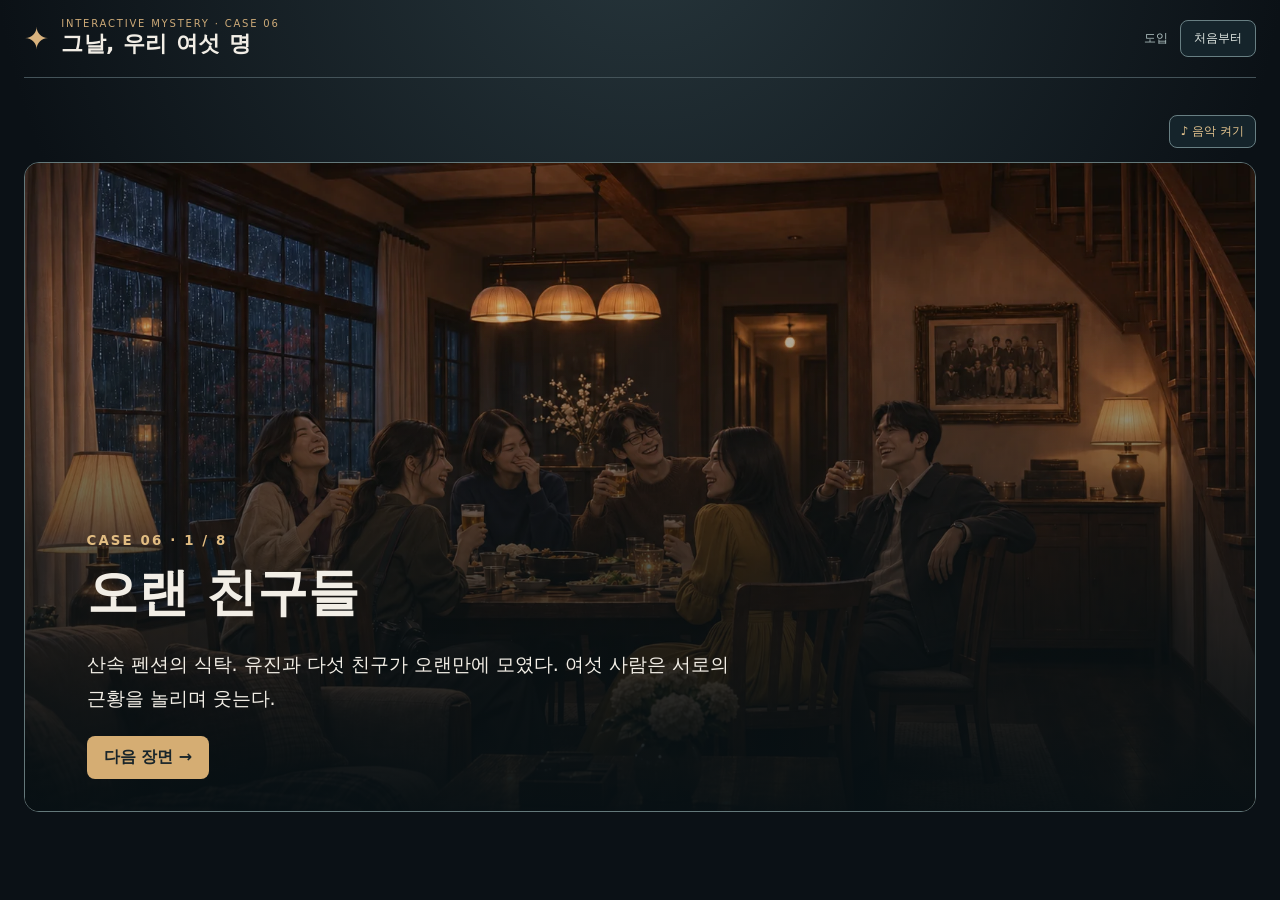
==== index.html @ 06d3d177 "Publish CASE 06 independent web game" ====
<!doctype html>
<html lang="ko">
<head>
  <meta charset="utf-8">
  <meta name="viewport" content="width=device-width,initial-scale=1">
  <meta name="theme-color" content="#111a20">
  <meta name="description" content="비 오는 산속 펜션에서 벌어진 동창회 살인사건. 직접 수색하고, 심문하고, 증거를 연결해 진상을 밝히세요.">
  <title>그날, 우리 여섯 명 | CASE 06</title>
  <link rel="stylesheet" href="style.css?v=11">
</head>
<body>
  <div class="app">
    <header class="topbar"><div class="brand"><span class="brand-mark">✦</span><div><small>INTERACTIVE MYSTERY · CASE 06</small><strong>그날, 우리 여섯 명</strong></div></div><div class="top-actions"><span id="progress"></span><button id="reset" class="plain">처음부터</button></div></header>
    <nav id="nav" aria-label="게임 메뉴"></nav>
    <aside class="music-panel" aria-label="배경음악"><button id="musicToggle" class="plain" type="button">♪ 음악 켜기</button><div id="musicHolder" aria-hidden="true"></div></aside>
    <main id="main" tabindex="-1"></main>
    <div id="toast" role="status" aria-live="polite"></div>
  </div>
  <script src="data-v3.js?v=11"></script><script src="game-v4.js?v=11"></script><script src="music.js"></script>
</body>
</html>
---- style.css ----
:root{font-family:"Malgun Gothic","Apple SD Gothic Neo",system-ui,sans-serif;color:#f2eee6;background:#0b1116}*{box-sizing:border-box}body{margin:0;background:radial-gradient(circle at 50% -10%,#27363c,#0b1116 55%);min-height:100vh}button,input,select{font:inherit}button{cursor:pointer}button:disabled{cursor:not-allowed;opacity:.52}.app{max-width:1480px;margin:auto;padding:0 24px 50px}.topbar{display:flex;justify-content:space-between;align-items:center;gap:12px;min-height:78px;border-bottom:1px solid #445359}.brand{display:flex;align-items:center;gap:12px}.brand-mark{color:#d9b37e;font-size:30px}.brand small,.eyebrow{display:block;font-size:10px;letter-spacing:.18em;color:#cdaa78}.brand strong{display:block;font-size:22px;letter-spacing:.02em}.top-actions{display:flex;gap:12px;align-items:center;color:#afc1c1;font-size:12px}.plain,.back{border:1px solid #687f83;border-radius:8px;background:#15242b;color:#e2e9e4;padding:9px 13px}.plain:hover,.back:hover{border-color:#d0aa77}.btn{border:0;border-radius:8px;padding:11px 17px;background:#d5ad73;color:#19252a;font-weight:800}.btn.secondary{border:1px solid #789198;background:#254047;color:#f5eee2}.btn.ghost{border:1px solid #789198;background:transparent;color:#f5eee2}.btn:hover:not(:disabled){filter:brightness(1.1)}#nav{display:flex;gap:6px;overflow-x:auto;padding:13px 0;scrollbar-width:thin;white-space:nowrap}#nav button{border:1px solid transparent;border-radius:8px;background:transparent;color:#b6c6c6;padding:9px 12px;flex:none}#nav button.active{background:#283f46;border-color:#6b868a;color:#fff}#nav button:hover{border-color:#7c8f90}#main{min-height:70vh}.section-head{margin:18px 0 15px}.section-head h1{font-size:30px;margin:5px 0}.section-head p{max-width:760px;color:#b8c6c7;font-size:14px;line-height:1.65;margin:0}.panel{border:1px solid #516970;border-radius:13px;background:#192a31;padding:17px}.muted{color:#a9bdbe}.caption{font-size:12px;color:#aac0bf;line-height:1.6}.tag{display:inline-block;padding:5px 9px;border-radius:50px;border:1px solid #9e825d;background:#3b332b;color:#e8c796;font-size:11px}.eyebrow{font-weight:700}.intro{height:min(76vh,690px);min-height:520px;position:relative;border:1px solid #52686d;border-radius:16px;overflow:hidden;background:#15232a}.intro-bg,.scene-bg,.room-thumb,.vn-bg{background-repeat:no-repeat;background-color:#22333a}.intro-bg{position:absolute;inset:0}.intro-bg:after{content:"";position:absolute;inset:0;background:linear-gradient(90deg,#071014cc,#07101420 70%),linear-gradient(0deg,#081218e8,transparent 65%)}.intro-copy{position:absolute;left:5%;right:5%;bottom:5%;max-width:690px}.intro-copy h1{font-size:clamp(30px,4vw,54px);line-height:1.18;margin:8px 0 16px}.intro-copy p{font-size:clamp(15px,1.5vw,19px);line-height:1.85;margin:0 0 22px}.intro-controls{display:flex;gap:9px;align-items:center}.intro-count{position:absolute;top:24px;left:5%;font-size:11px;letter-spacing:.2em;color:#e6c997}.room-grid{display:grid;grid-template-columns:repeat(4,minmax(0,1fr));gap:11px}.room-card{padding:0;border:1px solid #50646c;border-radius:12px;overflow:hidden;background:#20333a;color:#f3eee7;text-align:left}.room-card:hover{border-color:#dfb77b;transform:translateY(-2px)}.room-thumb{display:block;height:130px}.room-card span:last-child{display:block;padding:10px 12px}.room-card strong{display:block;font-size:14px}.room-card small{color:#acc0c0}.scene-layout{display:grid;grid-template-columns:minmax(0,1fr) 300px;gap:14px}.scene-stage{position:relative;min-height:510px;aspect-ratio:16/9;max-height:700px;border:1px solid #5d7277;border-radius:13px;overflow:hidden;background:#1b3036}.scene-bg{position:absolute;inset:0}.scene-bg:after{content:"";position:absolute;inset:0;background:linear-gradient(0deg,#0b151caa,transparent 50%);pointer-events:none}.scene-title{position:absolute;left:18px;top:17px;background:#0b151bca;border:1px solid #688084;border-radius:8px;padding:10px 12px;font-weight:800;z-index:1}.hotspot{position:absolute;z-index:2;transform:translate(-50%,-50%);width:37px;height:37px;border-radius:100%;border:2px solid #14242b;background:#d6ad72;color:#17252b;font-weight:800;box-shadow:0 0 0 5px #d5ad7240,0 3px 18px #0009}.hotspot:hover,.hotspot.active{background:#ffe1ab;box-shadow:0 0 0 9px #d5ad7240,0 0 25px #e2b77d}.hotspot.found{background:#779698;color:#102126;box-shadow:0 0 0 5px #77969840}.hotspot.hidden-clue{display:none}.scene-side{display:flex;flex-direction:column;gap:12px}.scene-side h3{margin:0 0 8px}.scene-side p{font-size:13px;color:#c4d1cf;line-height:1.65;margin:0}.scene-detail{min-height:240px}.scene-detail .item-art{width:100%;height:155px;margin:0 0 10px}.scene-detail strong{display:block;color:#efd2a0}.scene-detail .btn{margin-top:12px}.scene-detail .small-actions{display:flex;gap:7px;flex-wrap:wrap;margin-top:10px}.room-back{margin:0 0 12px}.item-art{display:block;background-image:url('assets/evidence.webp');background-size:400% 300%;background-repeat:no-repeat;border:1px solid #7b7770;border-radius:8px;background-color:#29343a}.item-art.small{width:66px;height:66px;flex:none}.item-art.large{width:min(90vw,380px);height:min(90vw,380px);margin:auto}.item-art.tiny{width:43px;height:43px;flex:none}.lab-grid,.people-grid,.card-grid{display:grid;grid-template-columns:repeat(2,minmax(0,1fr));gap:11px}.lab-card,.person-card,.ev-card,.group-card,.board-card{border:1px solid #516970;border-radius:11px;background:#1b3037;color:#eee;text-align:left;padding:13px}.lab-card:hover,.person-card:hover,.ev-card:hover,.group-card:hover{border-color:#d4ab75}.lab-card small,.ev-card small{display:block;color:#d6b985;font-size:11px}.lab-card h3,.ev-card h3{margin:5px 0 6px;font-size:16px}.lab-card p,.ev-card p{font-size:12px;line-height:1.55;color:#bed0ce;margin:0}.lab-card.locked{opacity:.62}.person-card{display:flex;align-items:center;gap:13px}.portrait{display:block;flex:none;background-image:url('assets/people.webp');background-size:300% 200%;background-repeat:no-repeat;border:1px solid #758084;background-color:#2c383b}.portrait.small{width:85px;height:104px;border-radius:7px}.portrait.tiny{width:45px;height:49px;border-radius:6px}.portrait.large{width:clamp(240px,29vw,390px);height:clamp(360px,43vw,565px);border:none;border-radius:0;filter:drop-shadow(0 13px 19px #0009)}.portrait.uneasy{filter:contrast(1.12) saturate(.8) drop-shadow(0 13px 19px #0009)}.portrait.angry{filter:contrast(1.2) sepia(.12) drop-shadow(0 13px 19px #0009)}.portrait.shocked{filter:brightness(1.13) saturate(.7) drop-shadow(0 13px 19px #0009)}.person-card strong{display:block;font-size:17px;margin-bottom:4px}.person-card small{font-size:12px;color:#acc2c3}.interview-layout{display:grid;grid-template-columns:minmax(0,1.6fr) minmax(290px,.8fr);gap:14px}.vn-stage{height:620px;position:relative;overflow:hidden;border:1px solid #566d72;border-radius:13px;background:#21343a}.vn-bg{position:absolute;inset:0;filter:brightness(.7)}.vn-stage:after{content:"";position:absolute;inset:0;background:linear-gradient(90deg,#0b151a77,transparent 50%),linear-gradient(0deg,#0b151bd0,transparent 60%);pointer-events:none}.vn-stage>.portrait.large{position:absolute;bottom:77px;right:5%;z-index:1}.dialogue-box{position:absolute;z-index:3;left:14px;right:14px;bottom:14px;min-height:155px;border:1px solid #bda47799;border-radius:12px;background:#111a22e8;backdrop-filter:blur(8px);display:flex;gap:13px;padding:17px}.dialogue-box .speaker{display:flex;align-items:center;gap:8px;color:#e7bc7f;font-weight:800;margin-bottom:7px}.dialogue-box p{font-size:16px;line-height:1.7;margin:0;color:#f2eee7}.dialogue-box .bubble-content{flex:1}.interview-side{border:1px solid #536c73;border-radius:12px;background:#17292f;padding:15px;max-height:620px;overflow:auto}.interview-side h2{margin:0 0 10px;font-size:19px}.subtabs,.evidence-tabs{display:flex;gap:6px;flex-wrap:wrap;margin:0 0 9px}.subtabs button,.evidence-tabs button{border:1px solid #648087;border-radius:8px;background:#223a41;color:#e8eeeb;padding:7px 10px;font-size:12px}.subtabs button.active,.evidence-tabs button.active{background:#d1ab76;color:#1a272b}.question{display:block;width:100%;border:1px solid #57737a;border-radius:8px;background:#233d45;color:#f0eee8;padding:11px;text-align:left;margin:6px 0;font-size:13px;line-height:1.5}.question:hover,.question.active{border-color:#e0bd88;background:#38545c}.question.asked{color:#c0d0d0}.question small{display:block;color:#d6b888;font-size:10px}.history{border-left:2px solid #b99465;padding:8px 11px;margin:8px 0;font-size:12px;line-height:1.6;color:#d7e2de}.present-list{display:grid;gap:6px;max-height:275px;overflow:auto}.present-evidence{border:1px solid #526f75;background:#233940;color:#f2eee7;border-radius:8px;padding:7px;display:flex;gap:8px;align-items:center;text-align:left}.present-evidence.selected{border-color:#deb97f;background:#405249}.present-evidence span:last-child{font-size:12px}.selection-note{font-size:12px;color:#b9c9c8;line-height:1.5;margin:8px 0}.evidence-list{display:grid;grid-template-columns:repeat(3,minmax(0,1fr));gap:8px}.ev-card{display:flex;gap:9px;align-items:center}.ev-card.spent{opacity:.65}.ev-card.spent h3{text-decoration:line-through}.ev-card p{display:-webkit-box;-webkit-line-clamp:2;-webkit-box-orient:vertical;overflow:hidden}.evidence-detail{display:flex;gap:18px;align-items:flex-start;margin:0 0 13px}.evidence-detail>div{min-width:0}.evidence-detail h2{margin:4px 0 9px}.evidence-detail p{color:#e0e7e2;line-height:1.7}.evidence-detail .item-art.large{width:230px;height:230px;flex:none}.evidence-detail .btn{margin:4px 7px 0 0}.board-card{margin:9px 0}.board-card h2{font-size:18px;margin:0 0 7px}.board-card p{font-size:13px;line-height:1.6;color:#bdcfcc}.board-slots{display:flex;gap:7px;flex-wrap:wrap}.board-slot{border:1px dashed #7b9395;border-radius:8px;background:#14252b;color:#eee;padding:8px;min-width:150px;min-height:60px;display:flex;gap:7px;align-items:center}.board-slot.filled{border-style:solid;border-color:#dfb878;background:#30474b}.board-picker{padding:10px;border:1px solid #789296;border-radius:9px;margin:9px 0;background:#101e23}.board-picker input{width:100%;background:#1e333a;border:1px solid #5a777f;border-radius:6px;padding:8px;color:#eee}.board-picker-list{display:grid;grid-template-columns:repeat(3,minmax(0,1fr));gap:6px;max-height:210px;overflow:auto;margin:8px 0}.board-picker-list button{display:flex;align-items:center;gap:7px;border:1px solid #4c6970;border-radius:7px;background:#284048;color:#eee;text-align:left;padding:5px;font-size:11px}.board-picker-list button[hidden]{display:none}.board-result{padding:11px;border:1px solid #89a18d;background:#2b4543;border-radius:8px;color:#f4e7d1}.board-feedback{color:#edc899!important}.group-grid{display:grid;grid-template-columns:repeat(2,minmax(0,1fr));gap:10px}.group-card h2{margin:0 0 7px}.group-card p{font-size:12px;color:#bdcfcd;line-height:1.6}.group-stage{min-height:540px;position:relative;border:1px solid #65787a;border-radius:13px;overflow:hidden;background:#25383b}.group-stage .vn-bg{filter:brightness(.53)}.group-stage .portrait.large{position:absolute;right:5%;bottom:70px;z-index:1}.group-controls{position:absolute;z-index:3;left:20px;bottom:17px;display:flex;gap:9px}.group-stage .dialogue-box{bottom:74px}.report-grid{display:grid;grid-template-columns:repeat(2,minmax(0,1fr));gap:11px}.field label{display:block;font-size:12px;color:#e0c28e;margin-bottom:5px}.field select{width:100%;border:1px solid #68848a;background:#223940;color:#fff;border-radius:8px;padding:10px}.proof-list{display:grid;grid-template-columns:repeat(3,minmax(0,1fr));gap:7px;margin:10px 0}.proof-list label{display:flex;gap:8px;align-items:center;border:1px solid #536f75;border-radius:8px;padding:8px;background:#243941;font-size:12px}.ending{padding:22px;border:1px solid #d5b37e;border-radius:12px;background:#1c3033;margin:15px 0;line-height:1.8}.ending p{margin:8px 0}.ending h2{color:#f0d3a0}#toast{position:fixed;z-index:10;left:50%;bottom:16px;transform:translateX(-50%);background:#e8cca0;color:#17252a;padding:10px 16px;border-radius:9px;opacity:0;pointer-events:none;transition:opacity .2s;box-shadow:0 8px 28px #0008}#toast.show{opacity:1}
@media(max-width:1050px){.room-grid{grid-template-columns:repeat(3,minmax(0,1fr))}.scene-layout{grid-template-columns:1fr}.scene-stage{min-height:440px}.scene-side{display:grid;grid-template-columns:1fr 1fr}.interview-layout{grid-template-columns:1fr}.interview-side{max-height:none}.evidence-list{grid-template-columns:repeat(2,minmax(0,1fr))}}
.body-cutout{position:absolute;z-index:1;left:49%;bottom:1%;width:43%;height:auto;max-height:39%;object-fit:contain;filter:brightness(.65) drop-shadow(0 12px 16px #000c);pointer-events:none}.intro-body{left:55%;bottom:8%;width:35%;opacity:.75;filter:brightness(.45) drop-shadow(0 12px 16px #000c)}
@media(max-width:680px){.app{padding:0 10px 35px}.topbar{min-height:69px}.brand small{font-size:8px}.brand strong{font-size:16px}.brand-mark{font-size:23px}.top-actions #progress{display:none}.top-actions .plain{padding:7px;font-size:11px}#nav{padding:8px 0}.section-head h1{font-size:24px}.intro{min-height:560px;height:80vh}.intro-copy h1{font-size:31px}.intro-copy p{font-size:14px;line-height:1.7}.room-grid{grid-template-columns:repeat(2,minmax(0,1fr));gap:7px}.room-thumb{height:87px}.room-card span:last-child{padding:8px}.room-card strong{font-size:12px}.room-card small{font-size:10px}.scene-stage{min-height:365px;aspect-ratio:4/3}.scene-side,.lab-grid,.people-grid,.group-grid,.report-grid{grid-template-columns:1fr}.scene-detail .item-art{height:130px}.hotspot{width:33px;height:33px}.vn-stage{height:510px}.vn-stage>.portrait.large{right:4%;bottom:118px;width:240px;height:360px}.dialogue-box{padding:11px;min-height:160px;left:7px;right:7px;bottom:7px;gap:8px}.dialogue-box .portrait.tiny{width:40px;height:45px}.dialogue-box p{font-size:13px;line-height:1.55}.interview-side{padding:10px}.evidence-list,.proof-list{grid-template-columns:1fr}.evidence-detail{display:block}.evidence-detail .item-art.large{width:100%;height:230px;margin-bottom:10px}.board-picker-list{grid-template-columns:1fr}.board-slot{width:100%}.group-stage{min-height:500px}.group-stage .portrait.large{right:2%;width:220px;height:335px}.group-stage .dialogue-box{bottom:64px}.group-controls{left:8px;bottom:10px}}
/* Keep the room and evidence panel inside the viewport at intermediate widths. */
.scene-layout,.scene-stage,.scene-side{min-width:0}
.scene-stage{width:100%;min-height:0}
.scene-side{overflow-wrap:anywhere}
@media(max-width:900px){.scene-layout{grid-template-columns:1fr}.scene-stage{min-height:0}.scene-side{display:grid;grid-template-columns:repeat(2,minmax(0,1fr))}}
@media(max-width:680px){.scene-stage{min-height:365px}.scene-side{grid-template-columns:1fr}}
/* A searched point stays gold; untouched points remain cool blue. */
.hotspot{background:#72969a;color:#0c2026;box-shadow:0 0 0 5px #72969a40,0 3px 18px #0009}
.hotspot.found,.hotspot.active,.hotspot:hover{background:#e4b96f;color:#17252b;box-shadow:0 0 0 6px #e4b96f50,0 0 22px #e4b96f66}
#nav{scrollbar-width:none}
#nav::-webkit-scrollbar{display:none}
@media(max-width:680px){
  .intro--illustrated{height:auto;min-height:0;display:flex;flex-direction:column}
  .intro--illustrated .intro-bg{position:relative;inset:auto;flex:none;width:100%;height:auto;aspect-ratio:16/9;background-size:100% 100%!important;background-position:center!important}
  .intro--illustrated .intro-bg:after{background:linear-gradient(0deg,#0b111644,transparent 45%)}
  .intro--illustrated .intro-copy{position:relative;left:auto;right:auto;bottom:auto;max-width:none;padding:22px 18px 20px;background:#15232a}
  .intro--illustrated .intro-copy h1{font-size:27px;line-height:1.25;margin:8px 0 13px}
  .intro--illustrated .intro-copy p{font-size:14px;line-height:1.65}
  .intro--illustrated .intro-count{top:12px;left:16px;text-shadow:0 2px 5px #000}
}
/* Dialogue portraits are isolated from the original portrait background. */
.portrait.cutout{background-image:url('assets/people-cutout.webp');background-color:transparent;border:0}
.portrait.tiny.cutout{background-size:300% 200%;background-position:inherit}
.portrait.expression{background-color:transparent;border:0;filter:drop-shadow(0 13px 19px #0009)}
.dialogue-box .portrait.expression{filter:none}
.basic-gate{display:flex;align-items:center;gap:14px;flex-wrap:wrap;margin:0 0 14px;background:#263c41;border-color:#c5a16f}
.basic-gate strong{color:#efd3a5}
.basic-gate span{color:#d2ddda;font-size:13px;flex:1;min-width:180px}
.interview-progress{font-size:12px;color:#e3c99c;margin:0 0 9px}
.interview-next{display:block;width:100%;margin:0 0 12px;text-align:center}
#nav button:disabled{opacity:.7;color:#e2ca9d;border-color:#91775e;cursor:default}
/* Expressions should remain readable above the dialogue panel. */
.vn-stage>.portrait.large{width:clamp(280px,34vw,440px)}
.group-stage .portrait.large{width:clamp(280px,34vw,440px)}
.dialogue-box .portrait.tiny{width:58px;height:66px}
@media(max-width:680px){
  .vn-stage>.portrait.large{width:270px;height:375px;right:2%;bottom:118px}
  .group-stage .portrait.large{width:250px;height:355px;right:2%}
  .dialogue-box .portrait.tiny{width:50px;height:56px}
}
/* Evidence tiles are square so the six-panel illustrations keep their proportions. */
.scene-detail .item-art{width:100%;max-width:240px;height:auto;aspect-ratio:1/1;margin:0 auto 12px}
@media(max-width:680px){.scene-detail .item-art{width:100%;max-width:240px;height:auto;aspect-ratio:1/1}}
.phase-pill{align-self:center;flex:none;border:1px solid #d6b378;border-radius:99px;padding:8px 12px;color:#f3d39c;font-size:12px;font-weight:800}
.phase-banner{display:flex;align-items:center;gap:12px;flex-wrap:wrap;margin:0 0 14px;border-color:#b28d5c;background:#26383b}
.phase-banner strong{color:#f3d39c}.phase-banner p{flex-basis:100%;margin:0;color:#e3e8e2;font-size:13px;line-height:1.65}.phase-banner span{font-size:12px;color:#c8d3cf}.phase-banner .btn{margin-left:auto}
.evidence-guide{display:block;color:#e4c48e;font-size:11px;line-height:1.4;margin-top:6px}
.present-evidence .evidence-guide{color:#e9ca97}
@media(max-width:680px){.phase-banner .btn{width:100%;margin-left:0}.phase-pill{padding:7px 9px;font-size:11px}}
.ev-card{display:flex;flex-direction:column;align-items:stretch;gap:0;min-width:0}
.ev-card .item-art.card{width:min(100%,220px);height:auto;aspect-ratio:1/1;margin:0 auto 10px}
.ev-card span:last-child{display:block;min-width:0}
.ev-card p{display:block;overflow:visible;line-height:1.6;min-height:2.8em}
.evidence-overlay{position:fixed;z-index:30;inset:0;display:flex;align-items:center;justify-content:center;padding:14px;background:#050b0dd9}
.evidence-modal{width:min(92vw,780px);max-height:90vh;overflow:auto;box-shadow:0 25px 70px #000b}
.evidence-close{display:block;margin:0 0 12px auto}
.evidence-modal-body{display:grid;grid-template-columns:minmax(200px,300px) minmax(0,1fr);gap:22px;align-items:start}
.evidence-media .item-art.large{width:min(100%,300px);height:auto;aspect-ratio:1/1;margin:0 auto}
.body-search-images{display:grid;grid-template-columns:repeat(2,minmax(0,1fr));gap:10px}
.body-search-images figure{min-width:0;margin:0}
.body-search-images .item-art.large{display:block;width:100%;max-width:none}
.body-search-images figcaption{margin-top:7px;color:#f0d4a3;font-size:12px;text-align:center;line-height:1.4}
.art-caption{margin:10px 0 0;color:#f0d4a3;font-size:13px;line-height:1.6;text-align:center}
.scene-detail .art-caption{margin:4px 0 11px;color:#f0d4a3;text-align:center}
.evidence-copy h2{margin:5px 0 12px}.evidence-copy p{line-height:1.7;color:#e0e7e2}.evidence-copy .btn{margin:4px 7px 0 0}
@media(max-width:680px){.top-actions{gap:5px}.top-actions .plain{padding:7px 8px;font-size:10px}.evidence-list{grid-template-columns:repeat(2,minmax(0,1fr))}.ev-card{padding:8px}.ev-card h3{font-size:13px}.ev-card .item-art.card{max-width:none}.ev-card p{font-size:11px}.evidence-modal-body{display:block}.evidence-media .item-art.large{width:min(100%,220px)}.evidence-modal{max-height:94vh}.evidence-copy h2{font-size:20px}}

/* New case: cinematic intro, in-scene choices, and distinct ending frames. */
.new-intro,.ending-scene{position:relative;overflow:hidden;border:1px solid #64787a;border-radius:15px;background:#132127}
.new-intro{min-height:650px}.new-intro-art{position:absolute;inset:0;background-repeat:no-repeat;background-position:center;background-size:cover;filter:brightness(.77)}
.new-intro:after{content:"";position:absolute;inset:0;background:linear-gradient(0deg,#071014f5 0%,#07101499 38%,transparent 80%);pointer-events:none}
.new-intro-copy{position:absolute;z-index:1;bottom:5%;left:5%;right:5%;max-width:720px}.new-intro-copy small,.ending-copy small{color:#e2bd82;letter-spacing:.16em;font-weight:800}
.new-intro-copy h1{font-size:clamp(30px,4vw,58px);margin:10px 0 15px}.new-intro-copy p{font-size:clamp(15px,1.5vw,19px);line-height:1.8;max-width:650px}.new-intro .intro-controls{margin-top:20px}
.person-tabs{display:flex;gap:7px;flex-wrap:wrap;margin:0 0 12px}.person-tabs button{padding:10px 15px;border:1px solid #547179;border-radius:8px;color:#e5eae5;background:#1f353d}.person-tabs button.active{border-color:#dbb87b;background:#d1a972;color:#16272d;font-weight:800}
.new-vn{position:relative;min-height:630px;border:1px solid #667a7d;border-radius:14px;overflow:hidden;background-repeat:no-repeat;background-color:#192b32}
.new-vn:after{content:"";position:absolute;inset:0;background:linear-gradient(90deg,#0a1419a8,transparent 70%),linear-gradient(0deg,#071014c9,transparent 70%);pointer-events:none}
.new-vn>.portrait.large{position:absolute;z-index:1;right:9%;bottom:105px;width:min(36%,420px);height:530px;filter:drop-shadow(0 14px 20px #000b)}
.vn-choices{position:absolute;z-index:4;left:2%;top:16%;width:min(46%,440px);max-height:58%;overflow:auto;display:flex;flex-direction:column;gap:7px;scrollbar-width:thin}
.vn-option{display:block;width:100%;padding:10px 13px;text-align:left;border:1px solid #708b92;border-radius:7px;color:#f5f1e8;background:#14262be8;backdrop-filter:blur(7px);font-size:13px;line-height:1.5}.vn-option small{display:block;color:#d9b878;font-size:10px;margin-bottom:2px}.vn-option:hover,.vn-option:focus-visible{border-color:#f0ca8c;background:#28454be8}.vn-option.asked{opacity:.68}
.vn-present{padding:9px;background:#101d23e8;border:1px solid #607e84;border-radius:8px}.vn-present strong{display:block;font-size:12px;color:#dfbf8d;margin-bottom:7px}.vn-present>div{display:flex;flex-wrap:wrap;gap:5px}.vn-present button{padding:6px 8px;border-radius:6px;border:1px solid #70858b;background:#2a434a;color:#f2ece0;font-size:11px}.vn-present button.spent{text-decoration:line-through;opacity:.65}
.new-dialogue{position:absolute;z-index:5;bottom:15px;left:15px;right:15px;min-height:112px;padding:17px 21px;border:1px solid #b2a58c;border-radius:15px;background:#e9e6dcf1;color:#172830;box-shadow:0 8px 24px #0007;backdrop-filter:blur(9px)}.new-dialogue strong{display:block;color:#3b6875;margin-bottom:6px}.new-dialogue p{font-size:17px;line-height:1.65;margin:0}
.phase-foot{display:flex;gap:12px;align-items:center;justify-content:space-between;margin:11px 0 18px;color:#d8c5a6;font-size:13px}.phase-progress{margin-top:15px}.phase-progress .btn{margin-top:7px}
.scene-stage .scene-bg{background-repeat:no-repeat}.scene-detail .scene-art{margin:0 0 12px}.detail-actions{display:flex;gap:7px;flex-wrap:wrap;margin:12px 0 0}.detail-actions .btn{font-size:12px;padding:9px 12px}
.clue-placeholder{display:flex;align-items:center;justify-content:center;flex-direction:column;gap:10px;aspect-ratio:1/1;background:radial-gradient(circle,#485052,#202b30);border:1px solid #867c67;border-radius:8px;color:#ecd5aa;text-align:center;padding:15px}.clue-placeholder span{font-size:48px}.clue-placeholder b{font-size:14px}
.scene-detail .clue-placeholder{width:min(100%,240px);margin:0 auto 12px}.evidence-media .clue-placeholder{width:min(100%,300px)}.ev-card .clue-placeholder{width:min(100%,220px);margin:0 auto 10px}
.lab-action{margin:5px}.lab-results{display:grid;grid-template-columns:repeat(2,minmax(0,1fr));gap:10px;margin-top:12px}.lab-results .panel p{line-height:1.6}
.group-stage{background-repeat:no-repeat;background-color:#17272b}.group-stage>.portrait.large{position:absolute;right:7%;bottom:110px}.group-stage .new-dialogue{bottom:65px}.group-next{position:absolute;z-index:6;right:18px;bottom:14px}
.ending-scene{min-height:680px}.ending-art{position:absolute;inset:0;background-size:cover;background-position:center;filter:brightness(.72)}.ending-scene:after{content:"";position:absolute;inset:0;background:linear-gradient(0deg,#081116fc,#081116ad 55%,transparent);pointer-events:none}.ending-copy{position:relative;z-index:2;padding:clamp(230px,42vh,370px) 6% 45px;max-width:940px}.ending-copy h1{font-size:clamp(29px,3.5vw,48px)}.ending-copy p{font-size:16px;line-height:1.8;max-width:780px}.black-note{background:#03080b;border-left:3px solid #8c9a9b;padding:17px 20px;margin:20px 0 25px;max-width:750px;color:#bfc9c7;line-height:1.75}
@media(max-width:760px){.new-intro{min-height:0;display:flex;flex-direction:column}.new-intro-art{position:relative;inset:auto;aspect-ratio:16/10;flex:none}.new-intro:after{display:none}.new-intro-copy{position:relative;left:auto;right:auto;bottom:auto;padding:22px 18px 25px;background:#132127}.new-intro-copy h1{font-size:27px}.new-intro-copy p{font-size:14px;line-height:1.7}.new-vn{min-height:680px}.new-vn>.portrait.large{width:285px;height:380px;right:-4%;bottom:122px}.vn-choices{left:8px;right:8px;top:8px;width:auto;max-height:315px}.new-dialogue{left:8px;right:8px;bottom:8px;min-height:107px;padding:12px 14px}.new-dialogue p{font-size:14px;line-height:1.55}.phase-foot{align-items:stretch;flex-direction:column}.group-stage{min-height:580px}.group-stage>.portrait.large{right:0;bottom:125px;width:280px;height:370px}.group-stage .new-dialogue{bottom:58px}.lab-results{grid-template-columns:1fr}.ending-scene{min-height:0}.ending-art{position:relative;aspect-ratio:16/10;filter:brightness(.9)}.ending-scene:after{display:none}.ending-copy{padding:22px 17px 32px}.ending-copy p{font-size:14px}}
.new-intro{min-height:min(650px,calc(100vh - 165px))}
.new-vn{min-height:440px;height:calc(100vh - 290px);max-height:610px}
.new-vn>.portrait.large{height:78%;bottom:105px;width:min(32%,390px)}
.vn-choices{top:8%;max-height:65%}
.cropped-photo{position:relative}.cropped-photo:after{content:"";position:absolute;right:0;top:0;bottom:0;width:5%;background:linear-gradient(90deg,#d3c3a280,#e1d6bd);clip-path:polygon(0 0,100% 0,100% 100%,0 100%,40% 87%,0 75%,45% 62%,5% 50%,45% 36%,0 23%,40% 10%)}
.soft-photo{filter:blur(4px)}.original-photo{width:min(100%,300px);aspect-ratio:1/1;margin:10px auto 0;border:1px solid #a19883;border-radius:8px;background:url('assets/festival-envelope.webp') center/cover no-repeat}.evidence-media .caption{text-align:center;margin-top:5px}
.ev-card.spent{position:relative;opacity:.65}.ev-card.spent:after{content:'사용 완료';position:absolute;right:8px;top:8px;border-radius:4px;padding:3px 6px;background:#0e181ad9;color:#d8ad79;font-size:10px}.ev-card.spent .item-art{filter:grayscale(.65)}
@media(max-width:760px){.new-intro{min-height:0}.new-vn{height:580px;min-height:580px}.new-vn>.portrait.large{width:260px;height:355px;bottom:112px}.vn-choices{max-height:265px}.original-photo{max-width:220px}}
@media(max-width:760px){.person-tabs{flex-wrap:nowrap;overflow-x:auto;scrollbar-width:none}.person-tabs button{flex:none;padding:9px 12px}.new-vn{height:calc(100vh - 315px);min-height:430px;max-height:530px}.new-vn>.portrait.large{width:245px;height:330px;bottom:102px}.vn-choices{max-height:40%;top:7px}.new-dialogue{min-height:95px}.original-photo{max-width:220px}}
@media(max-width:760px){.person-tabs{flex-wrap:nowrap;overflow-x:auto;scrollbar-width:none}.person-tabs button{flex:none;padding:9px 12px}.new-vn{height:calc(100vh - 315px);min-height:430px;max-height:530px}.new-vn>.portrait.large{width:245px;height:330px;bottom:102px}.vn-choices{right:31%;max-height:46%;top:7px}.vn-option{font-size:11px;padding:8px}.new-dialogue{min-height:95px}.original-photo{max-width:220px}}
.vn-menu-toggle{position:absolute;z-index:6;top:10px;left:12px;padding:7px 12px;border-radius:7px;border:1px solid #d2b17c;background:#162931e8;color:#f1d39f;font-weight:800;font-size:12px}.vn-choices{top:52px;max-height:calc(100% - 190px)}.vn-choices.collapsed{display:none}
@media(max-width:760px){.vn-choices{top:46px;max-height:39%}.vn-menu-toggle{top:8px;left:8px;font-size:11px;padding:6px 9px}}
.scene-victim{position:absolute;z-index:1;left:19%;bottom:6%;width:56%;height:auto;pointer-events:none;filter:drop-shadow(0 8px 12px #0009)}
.hotspot,.hotspot.found,.hotspot.active,.hotspot:hover{width:48px;height:48px;border:0;background:transparent;color:transparent;box-shadow:none;isolation:isolate;outline-offset:2px;transition:transform .2s ease,filter .2s ease}
.hotspot::before{content:"";position:absolute;inset:3px;border-radius:50%;background:radial-gradient(circle,#acdfe7a8 0%,#6bc2d171 23%,#45a9bf28 55%,transparent 74%);filter:blur(7px);animation:clue-breathe 3.4s ease-in-out infinite}
.hotspot::after{content:"";position:absolute;inset:16px;border-radius:50%;background:#d0f8f4b8;box-shadow:0 0 8px 3px #81d6db88,0 0 25px 7px #6cc6d144}
.hotspot.found::before,.hotspot.active::before{background:radial-gradient(circle,#ffe4a8c9 0%,#eac07b8c 27%,#cf985e31 59%,transparent 76%)}
.hotspot.found::after,.hotspot.active::after{background:#ffe1a1;box-shadow:0 0 9px 4px #f3ca82a8,0 0 27px 8px #dbaa6669}
.hotspot:hover{transform:translate(-50%,-50%) scale(1.16);filter:brightness(1.3)}
.hotspot:focus-visible{outline:2px solid #fff4c8}
@keyframes clue-breathe{50%{opacity:.57;transform:scale(.83)}}
@media(prefers-reduced-motion:reduce){.hotspot::before{animation:none}}
@media(max-width:680px){.hotspot,.hotspot.found,.hotspot.active,.hotspot:hover{width:46px;height:46px}}
@media(max-width:680px){.scene-detail{min-height:135px}.scene-side{gap:9px}}
.case-brief{border:1px solid #6a7e7b;border-radius:16px;padding:clamp(18px,3vw,38px);background:radial-gradient(circle at 88% 0%,#31464a,#16262d 45%,#101b21 100%);box-shadow:0 18px 50px #0005}
.brief-heading{max-width:790px}.brief-heading h1{font-size:clamp(30px,4vw,48px);margin:7px 0 12px}.brief-heading p,.brief-note{line-height:1.75;color:#d4ded8;font-size:15px}.victim-brief{display:flex;align-items:center;gap:14px;flex-wrap:wrap;margin:22px 0;padding:16px 18px;border:1px solid #bb9871;border-radius:10px;background:#2d302d}.victim-brief span{font-size:11px;letter-spacing:.16em;color:#f0c891}.victim-brief strong{font-size:23px;color:#fff2d9}.victim-brief p{margin:0;flex:1 1 300px;color:#e0e1d8;line-height:1.55}.case-brief h2{font-size:19px;margin:20px 0 12px}.brief-people{display:grid;grid-template-columns:repeat(3,minmax(0,1fr));gap:10px}.brief-person{display:flex;align-items:center;gap:12px;min-width:0;padding:10px;border:1px solid #60777b;border-radius:10px;background:#20333a}.case-brief .brief-portrait{width:62px;height:77px;min-width:62px;flex:none;border:0;filter:none}.brief-person strong{display:block;color:#f4eee3}.brief-person small{display:block;color:#e1bc85;font-size:11px;margin:2px 0 5px}.brief-person p{margin:0;font-size:12px;line-height:1.45;color:#cbd9d5}.brief-note{border-left:2px solid #d0ac7c;padding-left:13px;margin:20px 0}.case-brief .intro-controls{justify-content:flex-end;flex-wrap:wrap}
.relation-strip{display:flex;align-items:center;gap:7px 11px;flex-wrap:wrap;margin:0 0 12px;padding:10px 13px;border:1px solid #607a7c;border-radius:9px;background:#203139}.relation-strip span{font-size:11px;color:#d4b681}.relation-strip strong{font-size:14px;color:#fff4e4}.relation-strip p{margin:0;color:#d0ddd9;font-size:13px;line-height:1.45}
@media(max-width:960px){.brief-people{grid-template-columns:repeat(2,minmax(0,1fr))}}
@media(max-width:600px){.case-brief{padding:18px 14px}.brief-heading p,.brief-note{font-size:13px}.brief-people{grid-template-columns:1fr}.brief-person{min-height:76px}.case-brief .brief-portrait{width:50px;height:62px;min-width:50px}.victim-brief{gap:5px 9px;padding:13px}.victim-brief p{flex-basis:100%;font-size:13px}.relation-strip{gap:3px 7px}.relation-strip p{flex-basis:100%;font-size:12px}}
@media(min-width:601px){.case-brief{padding:22px 28px}.victim-brief{margin:13px 0;padding:12px 15px}.case-brief h2{margin:12px 0 9px}.brief-person{padding:7px}.case-brief .brief-portrait{width:54px;height:65px;min-width:54px}.brief-note{margin:13px 0}.case-brief .intro-controls{margin-top:9px}}
.new-intro>.intro-person{position:absolute;right:5%;bottom:0;z-index:1;width:min(34%,370px);height:76%;opacity:.9;pointer-events:none}.new-intro-copy{z-index:2}.ending-black{background:#03070a}.ending-black .ending-copy{padding-top:18vh}
@media(max-width:760px){.new-intro>.intro-person{right:2%;top:2%;bottom:auto;width:35%;height:38%;opacity:.77}.new-intro-copy{z-index:2}}
.group-stage{min-height:440px}.group-stage>.portrait.large{height:360px;bottom:95px}.group-stage .new-dialogue{bottom:58px;min-height:98px}
@media(max-width:760px){.group-stage{min-height:450px}.group-stage>.portrait.large{height:300px;bottom:108px}.group-stage .new-dialogue{bottom:54px}}
.music-panel{margin-top:22px;padding:12px 14px;display:flex;align-items:center;justify-content:space-between;gap:16px;border:1px solid #526a70;border-radius:10px;background:#17262c}.music-panel>div:first-child{display:flex;gap:12px;align-items:center;flex-wrap:wrap}.music-panel strong{color:#e4c28e}.music-panel span{font-size:12px;color:#b9c9c8}.music-panel iframe{display:block;border:1px solid #708184;border-radius:7px;background:#080f12}.music-panel #musicHolder:empty{display:none}
@media(max-width:680px){.music-panel{display:block}.music-panel #musicHolder{margin-top:10px}.music-panel iframe{max-width:100%}}
.music-panel{margin:8px 0 12px;padding:0;border:0;border-radius:0;background:transparent;display:flex;justify-content:flex-end;min-height:38px;position:relative}
.music-panel #musicToggle{padding:7px 11px;font-size:12px;color:#e6c58f;background:#15242b}
.music-panel #musicHolder,.music-panel #musicHolder:not(:empty){position:absolute;left:-10000px;top:-10000px;width:224px;height:126px;overflow:hidden;margin:0}
.music-panel iframe{width:224px;height:126px}
.new-intro-art{background-size:cover!important;background-position:center!important}
.brief-art{height:clamp(210px,30vw,330px);margin:0 0 20px;border-radius:10px;background:url('assets/intro-08.webp?v=7') center 46%/cover no-repeat;border:1px solid #536b70}
@media(max-width:760px){.brief-art{height:195px}.music-panel{display:flex}.new-intro-art{aspect-ratio:16/10}}
/* Each portrait uses one square cell of a three-by-two expression sheet. */
.new-vn>.portrait.large{width:min(45%,430px);height:auto;aspect-ratio:1;right:8%;bottom:100px}
.group-stage>.portrait.large{width:min(43%,390px);height:auto;aspect-ratio:1;right:6%;bottom:95px}
.case-brief .brief-portrait{width:64px;height:64px;min-width:64px;aspect-ratio:1}
.body-search{position:absolute;z-index:6;right:14px;top:14px;padding:9px 14px;border:1px solid #e1bc82;border-radius:8px;background:#172a30e8;color:#ffdda8;font-weight:800;box-shadow:0 5px 17px #0008}
.body-search:hover,.body-search:focus-visible{background:#3b4e4d;color:#fff}
@media(max-width:760px){.new-vn>.portrait.large{width:min(65%,275px);height:auto;right:0;bottom:100px}.group-stage>.portrait.large{width:min(67%,285px);height:auto;right:0;bottom:100px}.case-brief .brief-portrait{width:56px;height:56px;min-width:56px}.body-search{right:8px;top:8px;padding:6px 9px;font-size:11px}}
.map-carousel{border:1px solid #557176;border-radius:16px;padding:20px 0 12px;margin:4px 0 20px;overflow:hidden;background:radial-gradient(circle at 50% 25%,#294148,#122128 68%)}
.map-carousel h2{margin:0 0 17px;text-align:center;color:#f2d39c;font-size:clamp(19px,2vw,27px)}
.map-track{position:relative;display:flex;align-items:center;justify-content:center;gap:14px;width:min(1060px,100%);margin:auto}
.map-main,.map-preview{flex:none;position:relative;background-repeat:no-repeat;border:1px solid #90a29b;border-radius:10px;box-shadow:0 12px 36px #0009;overflow:hidden}
.map-main{width:min(62%,690px);aspect-ratio:16/10;cursor:pointer;transition:transform .2s,filter .2s}.map-main:hover,.map-main:focus-visible{transform:scale(1.015);filter:brightness(1.1);border-color:#f4c680}
.map-main span{position:absolute;left:50%;bottom:15px;transform:translateX(-50%);padding:10px 22px;border-radius:9px;background:#d1a972;color:#13262c;font-weight:900;white-space:nowrap}
.map-preview{width:25%;aspect-ratio:16/10;opacity:.55;filter:brightness(.65);cursor:pointer}.map-preview:hover,.map-preview:focus-visible{opacity:.9;filter:brightness(.9)}
.map-arrow{position:absolute;z-index:2;top:50%;transform:translateY(-50%);width:48px;height:62px;border:1px solid #e6c485;border-radius:10px;background:#122228db;color:#f9d69e;font-size:46px;line-height:1;cursor:pointer}.map-arrow.left{left:15%}.map-arrow.right{right:15%}.map-arrow:hover,.map-arrow:focus-visible{background:#d1a972;color:#17272d}
.map-counter{text-align:center;color:#ccd8d2;font-size:12px;margin:13px 0 0}
@media(max-width:760px){.map-carousel{padding-top:15px}.map-track{gap:4px}.map-main{width:78%;aspect-ratio:4/3}.map-preview{width:20%;aspect-ratio:4/3}.map-arrow{width:35px;height:48px;font-size:32px}.map-arrow.left{left:8%}.map-arrow.right{right:8%}.map-main span{bottom:8px;padding:7px 12px;font-size:12px}}
/* Keep the dialogue and full-width question list in separate vertical areas. */
.new-vn{height:auto;max-height:none;min-height:0;background:#101c22;overflow:hidden}
.new-vn:after{display:none}
.vn-stage{position:relative;height:470px;overflow:hidden;background-color:#192b32;background-repeat:no-repeat}
.vn-stage:after{content:"";position:absolute;inset:0;pointer-events:none;background:linear-gradient(0deg,#071014a8,transparent 65%)}
.vn-stage>.portrait.large{position:absolute;z-index:1;left:50%;bottom:108px;transform:translateX(-50%);width:340px;height:340px;aspect-ratio:1;filter:drop-shadow(0 14px 20px #000b)}
.vn-stage>.new-dialogue{bottom:12px;left:14px;right:14px;min-height:96px}
.vn-question-panel{position:relative;z-index:3;padding:18px 16px 20px;background:#101c22}
.vn-question-panel h3{font-size:20px;margin:0 0 10px;color:#f4eee4}
.vn-question-panel .vn-menu-toggle{position:static;margin:0 0 10px;padding:7px 12px}
.vn-question-panel .vn-choices{position:static;display:flex;width:100%;max-height:360px;overflow-y:auto;gap:7px}
.vn-question-panel .vn-choices.collapsed{display:none}
.vn-question-panel .vn-option{font-size:14px;padding:11px 13px}
.vn-question-panel .vn-present button{font-size:12px;padding:7px 10px}
@media(max-width:760px){.vn-stage{height:390px}.vn-stage>.portrait.large{width:min(83%,275px);height:auto;bottom:105px}.vn-stage>.new-dialogue{left:8px;right:8px;bottom:8px;min-height:92px}.vn-question-panel{padding:15px 10px}.vn-question-panel .vn-choices{width:100%;max-height:340px}.vn-question-panel .vn-option{font-size:13px;padding:10px 12px}}
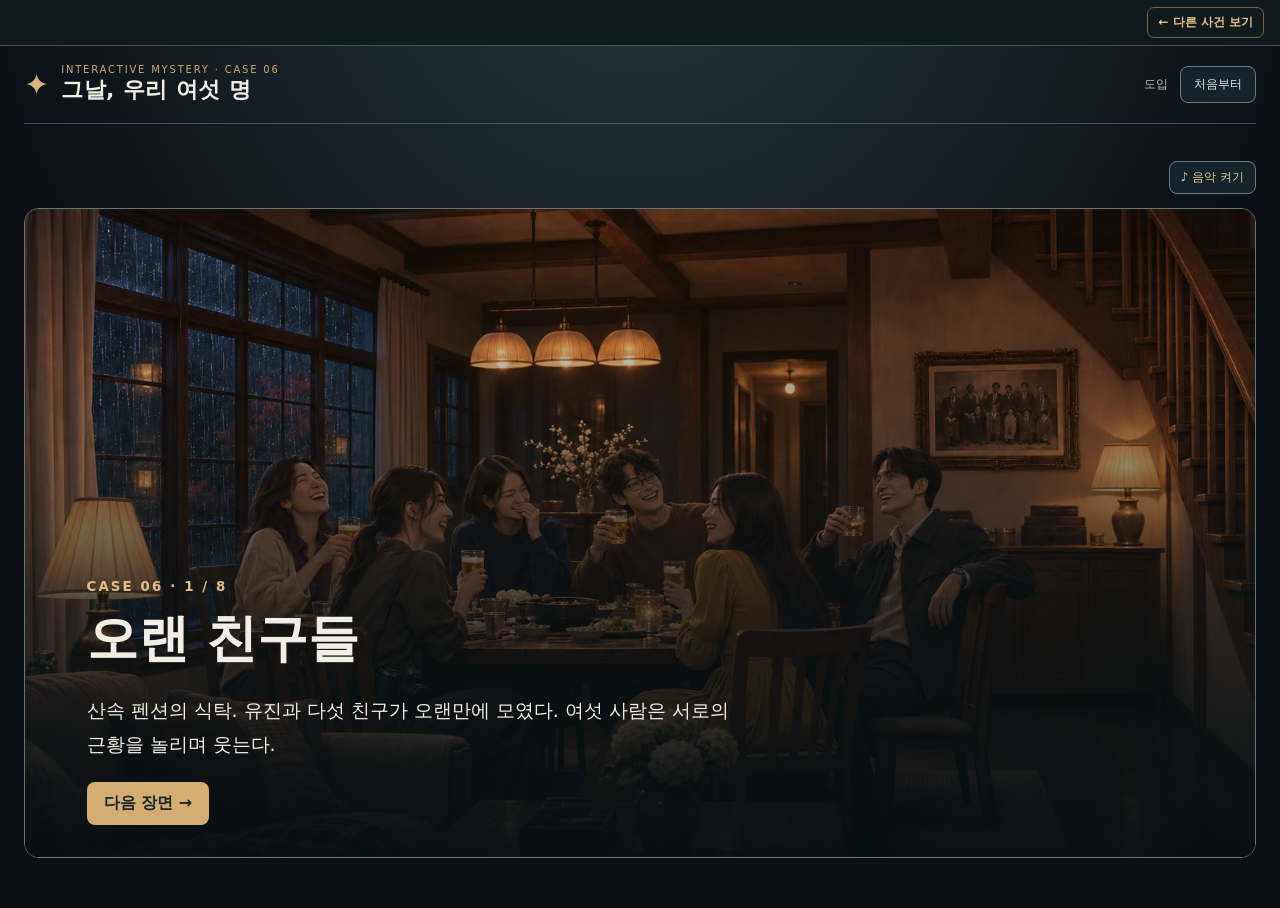
==== commit cf95aa0b: "Add three mystery games and case selection" ====
--- a/index.html
+++ b/index.html
@@ -7,8 +7,8 @@
   <meta name="description" content="비 오는 산속 펜션에서 벌어진 동창회 살인사건. 직접 수색하고, 심문하고, 증거를 연결해 진상을 밝히세요.">
   <title>그날, 우리 여섯 명 | CASE 06</title>
   <link rel="stylesheet" href="style.css?v=11">
-</head>
-<body>
+<style>.case-collection-nav{display:flex;justify-content:flex-end;padding:7px 16px;background:#10191c;border-bottom:1px solid #3b5559;font:600 12px "Malgun Gothic",system-ui,sans-serif}.case-collection-nav a{color:#e4c18b;text-decoration:none;border:1px solid #746147;border-radius:7px;padding:6px 10px}.case-collection-nav a:hover,.case-collection-nav a:focus-visible{background:#344044;color:#fff}</style></head>
+<body><div class="case-collection-nav"><a href="cases.html">← 다른 사건 보기</a></div>
   <div class="app">
     <header class="topbar"><div class="brand"><span class="brand-mark">✦</span><div><small>INTERACTIVE MYSTERY · CASE 06</small><strong>그날, 우리 여섯 명</strong></div></div><div class="top-actions"><span id="progress"></span><button id="reset" class="plain">처음부터</button></div></header>
     <nav id="nav" aria-label="게임 메뉴"></nav>
